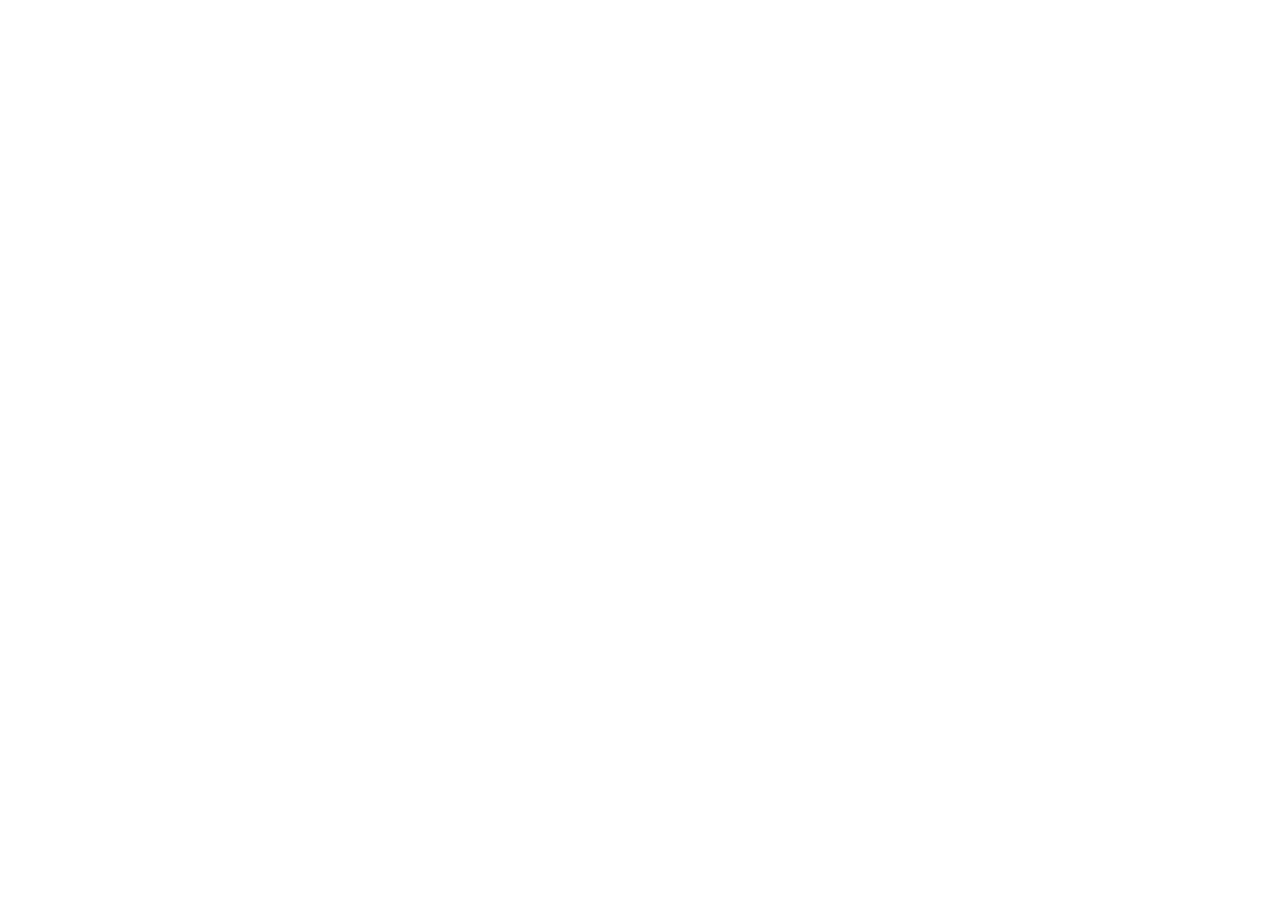
==== amit/Day 1/index.html @ afe126d6 "day 1 task" ====
<!DOCTYPE html>
<html lang="en">
  <head>
    <meta charset="UTF-8" />
    <meta http-equiv="X-UA-Compatible" content="IE=edge" />
    <meta name="viewport" content="width=device-width, initial-scale=1.0" />
    <title>Document</title>
    <link rel="stylesheet" href="style.css" />
  </head>
  <body></body>
</html>
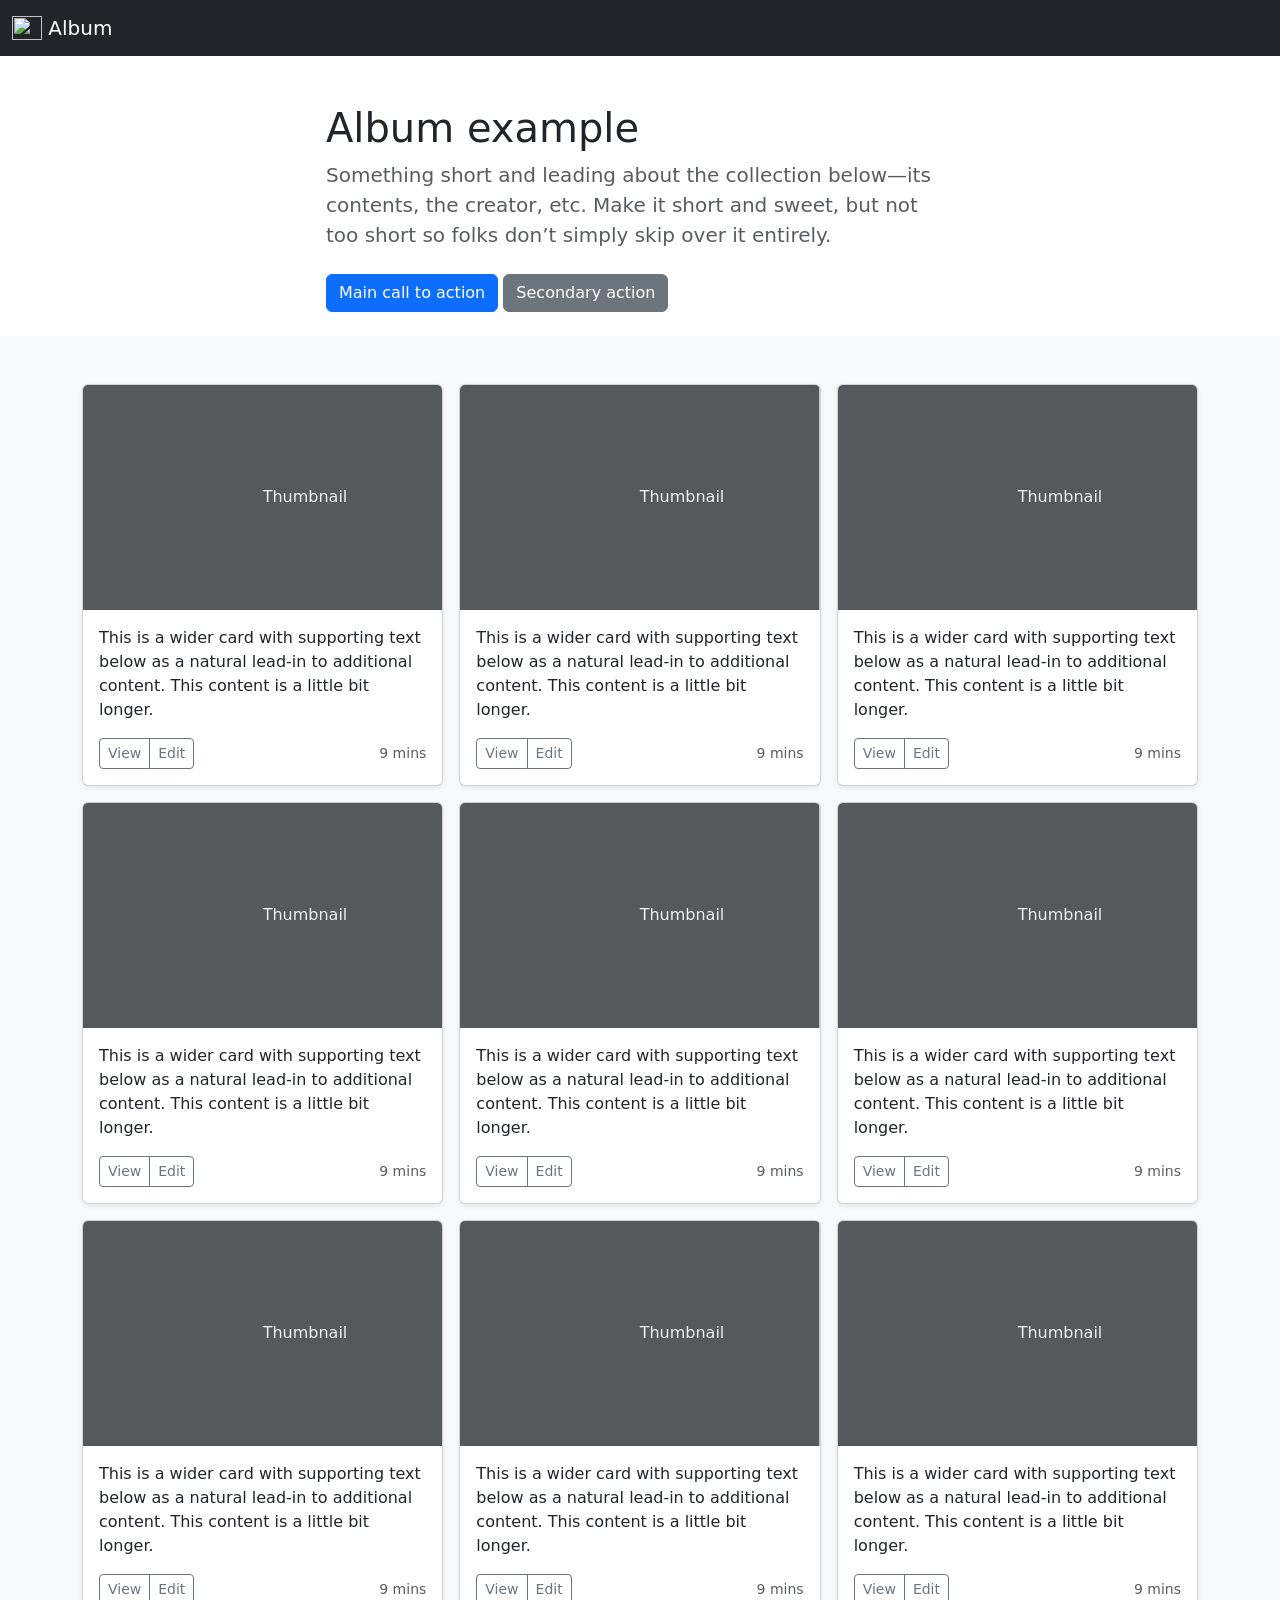
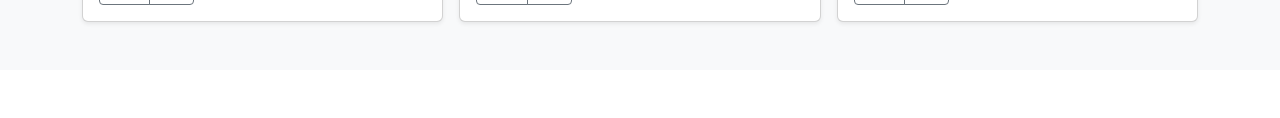
==== commit 067c9cbe: "add" ====
--- a/amit/Day 1/index.html
+++ b/amit/Day 1/index.html
@@ -5,7 +5,197 @@
     <meta http-equiv="X-UA-Compatible" content="IE=edge" />
     <meta name="viewport" content="width=device-width, initial-scale=1.0" />
     <title>Document</title>
+    <link
+      href="https://cdn.jsdelivr.net/npm/bootstrap@5.0.2/dist/css/bootstrap.min.css"
+      rel="stylesheet"
+      integrity="sha384-EVSTQN3/azprG1Anm3QDgpJLIm9Nao0Yz1ztcQTwFspd3yD65VohhpuuCOmLASjC"
+      crossorigin="anonymous"
+    />
     <link rel="stylesheet" href="style.css" />
+
   </head>
-  <body></body>
+  <body>
+    <script
+      src="https://cdn.jsdelivr.net/npm/bootstrap@5.0.2/dist/js/bootstrap.bundle.min.js"
+      integrity="sha384-MrcW6ZMFYlzcLA8Nl+NtUVF0sA7MsXsP1UyJoMp4YLEuNSfAP+JcXn/tWtIaxVXM"
+      crossorigin="anonymous"
+    ></script>
+
+   
+
+
+
+    <nav class="navbar navbar-dark bg-dark">
+      <div class="container-fluid">
+        <a class="navbar-brand" href="#">
+          <img src="/home/amitnavle/Downloads/cam.png" alt="" width="30" height="24" class="d-inline-block align-text-top">
+          Album
+        </a>
+      </div>
+    </nav>
+
+    <div class="row py-lg-5">
+      <div class="col-lg-6 col-md-8 mx-auto">
+        <h1 class="fw-light">Album example</h1>
+        <p class="lead text-muted">Something short and leading about the collection below—its contents, the creator, etc. Make it short and sweet, but not too short so folks don’t simply skip over it entirely.</p>
+        <p>
+          <a href="#" class="btn btn-primary my-2">Main call to action</a>
+          <a href="#" class="btn btn-secondary my-2">Secondary action</a>
+        </p>
+      </div>
+
+
+      <div class="album py-5 bg-light">
+        <div class="container">
+    
+          <div class="row row-cols-1 row-cols-sm-2 row-cols-md-3 g-3">
+            <div class="col">
+              <div class="card shadow-sm">
+                <svg class="bd-placeholder-img card-img-top" width="100%" height="225" xmlns="http://www.w3.org/2000/svg" role="img" aria-label="Placeholder: Thumbnail" preserveAspectRatio="xMidYMid slice" focusable="false"><title>Placeholder</title><rect width="100%" height="100%" fill="#55595c"></rect><text x="50%" y="50%" fill="#eceeef" dy=".3em">Thumbnail</text></svg>
+    
+                <div class="card-body">
+                  <p class="card-text">This is a wider card with supporting text below as a natural lead-in to additional content. This content is a little bit longer.</p>
+                  <div class="d-flex justify-content-between align-items-center">
+                    <div class="btn-group">
+                      <button type="button" class="btn btn-sm btn-outline-secondary">View</button>
+                      <button type="button" class="btn btn-sm btn-outline-secondary">Edit</button>
+                    </div>
+                    <small class="text-muted">9 mins</small>
+                  </div>
+                </div>
+              </div>
+            </div>
+            <div class="col">
+              <div class="card shadow-sm">
+                <svg class="bd-placeholder-img card-img-top" width="100%" height="225" xmlns="http://www.w3.org/2000/svg" role="img" aria-label="Placeholder: Thumbnail" preserveAspectRatio="xMidYMid slice" focusable="false"><title>Placeholder</title><rect width="100%" height="100%" fill="#55595c"></rect><text x="50%" y="50%" fill="#eceeef" dy=".3em">Thumbnail</text></svg>
+    
+                <div class="card-body">
+                  <p class="card-text">This is a wider card with supporting text below as a natural lead-in to additional content. This content is a little bit longer.</p>
+                  <div class="d-flex justify-content-between align-items-center">
+                    <div class="btn-group">
+                      <button type="button" class="btn btn-sm btn-outline-secondary">View</button>
+                      <button type="button" class="btn btn-sm btn-outline-secondary">Edit</button>
+                    </div>
+                    <small class="text-muted">9 mins</small>
+                  </div>
+                </div>
+              </div>
+            </div>
+            <div class="col">
+              <div class="card shadow-sm">
+                <svg class="bd-placeholder-img card-img-top" width="100%" height="225" xmlns="http://www.w3.org/2000/svg" role="img" aria-label="Placeholder: Thumbnail" preserveAspectRatio="xMidYMid slice" focusable="false"><title>Placeholder</title><rect width="100%" height="100%" fill="#55595c"></rect><text x="50%" y="50%" fill="#eceeef" dy=".3em">Thumbnail</text></svg>
+    
+                <div class="card-body">
+                  <p class="card-text">This is a wider card with supporting text below as a natural lead-in to additional content. This content is a little bit longer.</p>
+                  <div class="d-flex justify-content-between align-items-center">
+                    <div class="btn-group">
+                      <button type="button" class="btn btn-sm btn-outline-secondary">View</button>
+                      <button type="button" class="btn btn-sm btn-outline-secondary">Edit</button>
+                    </div>
+                    <small class="text-muted">9 mins</small>
+                  </div>
+                </div>
+              </div>
+            </div>
+    
+            <div class="col">
+              <div class="card shadow-sm">
+                <svg class="bd-placeholder-img card-img-top" width="100%" height="225" xmlns="http://www.w3.org/2000/svg" role="img" aria-label="Placeholder: Thumbnail" preserveAspectRatio="xMidYMid slice" focusable="false"><title>Placeholder</title><rect width="100%" height="100%" fill="#55595c"></rect><text x="50%" y="50%" fill="#eceeef" dy=".3em">Thumbnail</text></svg>
+    
+                <div class="card-body">
+                  <p class="card-text">This is a wider card with supporting text below as a natural lead-in to additional content. This content is a little bit longer.</p>
+                  <div class="d-flex justify-content-between align-items-center">
+                    <div class="btn-group">
+                      <button type="button" class="btn btn-sm btn-outline-secondary">View</button>
+                      <button type="button" class="btn btn-sm btn-outline-secondary">Edit</button>
+                    </div>
+                    <small class="text-muted">9 mins</small>
+                  </div>
+                </div>
+              </div>
+            </div>
+            <div class="col">
+              <div class="card shadow-sm">
+                <svg class="bd-placeholder-img card-img-top" width="100%" height="225" xmlns="http://www.w3.org/2000/svg" role="img" aria-label="Placeholder: Thumbnail" preserveAspectRatio="xMidYMid slice" focusable="false"><title>Placeholder</title><rect width="100%" height="100%" fill="#55595c"></rect><text x="50%" y="50%" fill="#eceeef" dy=".3em">Thumbnail</text></svg>
+    
+                <div class="card-body">
+                  <p class="card-text">This is a wider card with supporting text below as a natural lead-in to additional content. This content is a little bit longer.</p>
+                  <div class="d-flex justify-content-between align-items-center">
+                    <div class="btn-group">
+                      <button type="button" class="btn btn-sm btn-outline-secondary">View</button>
+                      <button type="button" class="btn btn-sm btn-outline-secondary">Edit</button>
+                    </div>
+                    <small class="text-muted">9 mins</small>
+                  </div>
+                </div>
+              </div>
+            </div>
+            <div class="col">
+              <div class="card shadow-sm">
+                <svg class="bd-placeholder-img card-img-top" width="100%" height="225" xmlns="http://www.w3.org/2000/svg" role="img" aria-label="Placeholder: Thumbnail" preserveAspectRatio="xMidYMid slice" focusable="false"><title>Placeholder</title><rect width="100%" height="100%" fill="#55595c"></rect><text x="50%" y="50%" fill="#eceeef" dy=".3em">Thumbnail</text></svg>
+    
+                <div class="card-body">
+                  <p class="card-text">This is a wider card with supporting text below as a natural lead-in to additional content. This content is a little bit longer.</p>
+                  <div class="d-flex justify-content-between align-items-center">
+                    <div class="btn-group">
+                      <button type="button" class="btn btn-sm btn-outline-secondary">View</button>
+                      <button type="button" class="btn btn-sm btn-outline-secondary">Edit</button>
+                    </div>
+                    <small class="text-muted">9 mins</small>
+                  </div>
+                </div>
+              </div>
+            </div>
+    
+            <div class="col">
+              <div class="card shadow-sm">
+                <svg class="bd-placeholder-img card-img-top" width="100%" height="225" xmlns="http://www.w3.org/2000/svg" role="img" aria-label="Placeholder: Thumbnail" preserveAspectRatio="xMidYMid slice" focusable="false"><title>Placeholder</title><rect width="100%" height="100%" fill="#55595c"></rect><text x="50%" y="50%" fill="#eceeef" dy=".3em">Thumbnail</text></svg>
+    
+                <div class="card-body">
+                  <p class="card-text">This is a wider card with supporting text below as a natural lead-in to additional content. This content is a little bit longer.</p>
+                  <div class="d-flex justify-content-between align-items-center">
+                    <div class="btn-group">
+                      <button type="button" class="btn btn-sm btn-outline-secondary">View</button>
+                      <button type="button" class="btn btn-sm btn-outline-secondary">Edit</button>
+                    </div>
+                    <small class="text-muted">9 mins</small>
+                  </div>
+                </div>
+              </div>
+            </div>
+            <div class="col">
+              <div class="card shadow-sm">
+                <svg class="bd-placeholder-img card-img-top" width="100%" height="225" xmlns="http://www.w3.org/2000/svg" role="img" aria-label="Placeholder: Thumbnail" preserveAspectRatio="xMidYMid slice" focusable="false"><title>Placeholder</title><rect width="100%" height="100%" fill="#55595c"></rect><text x="50%" y="50%" fill="#eceeef" dy=".3em">Thumbnail</text></svg>
+    
+                <div class="card-body">
+                  <p class="card-text">This is a wider card with supporting text below as a natural lead-in to additional content. This content is a little bit longer.</p>
+                  <div class="d-flex justify-content-between align-items-center">
+                    <div class="btn-group">
+                      <button type="button" class="btn btn-sm btn-outline-secondary">View</button>
+                      <button type="button" class="btn btn-sm btn-outline-secondary">Edit</button>
+                    </div>
+                    <small class="text-muted">9 mins</small>
+                  </div>
+                </div>
+              </div>
+            </div>
+            <div class="col">
+              <div class="card shadow-sm">
+                <svg class="bd-placeholder-img card-img-top" width="100%" height="225" xmlns="http://www.w3.org/2000/svg" role="img" aria-label="Placeholder: Thumbnail" preserveAspectRatio="xMidYMid slice" focusable="false"><title>Placeholder</title><rect width="100%" height="100%" fill="#55595c"></rect><text x="50%" y="50%" fill="#eceeef" dy=".3em">Thumbnail</text></svg>
+    
+                <div class="card-body">
+                  <p class="card-text">This is a wider card with supporting text below as a natural lead-in to additional content. This content is a little bit longer.</p>
+                  <div class="d-flex justify-content-between align-items-center">
+                    <div class="btn-group">
+                      <button type="button" class="btn btn-sm btn-outline-secondary">View</button>
+                      <button type="button" class="btn btn-sm btn-outline-secondary">Edit</button>
+                    </div>
+                    <small class="text-muted">9 mins</small>
+                  </div>
+                </div>
+              </div>
+            </div>
+          </div>
+        </div>    
+  </body>
 </html>
